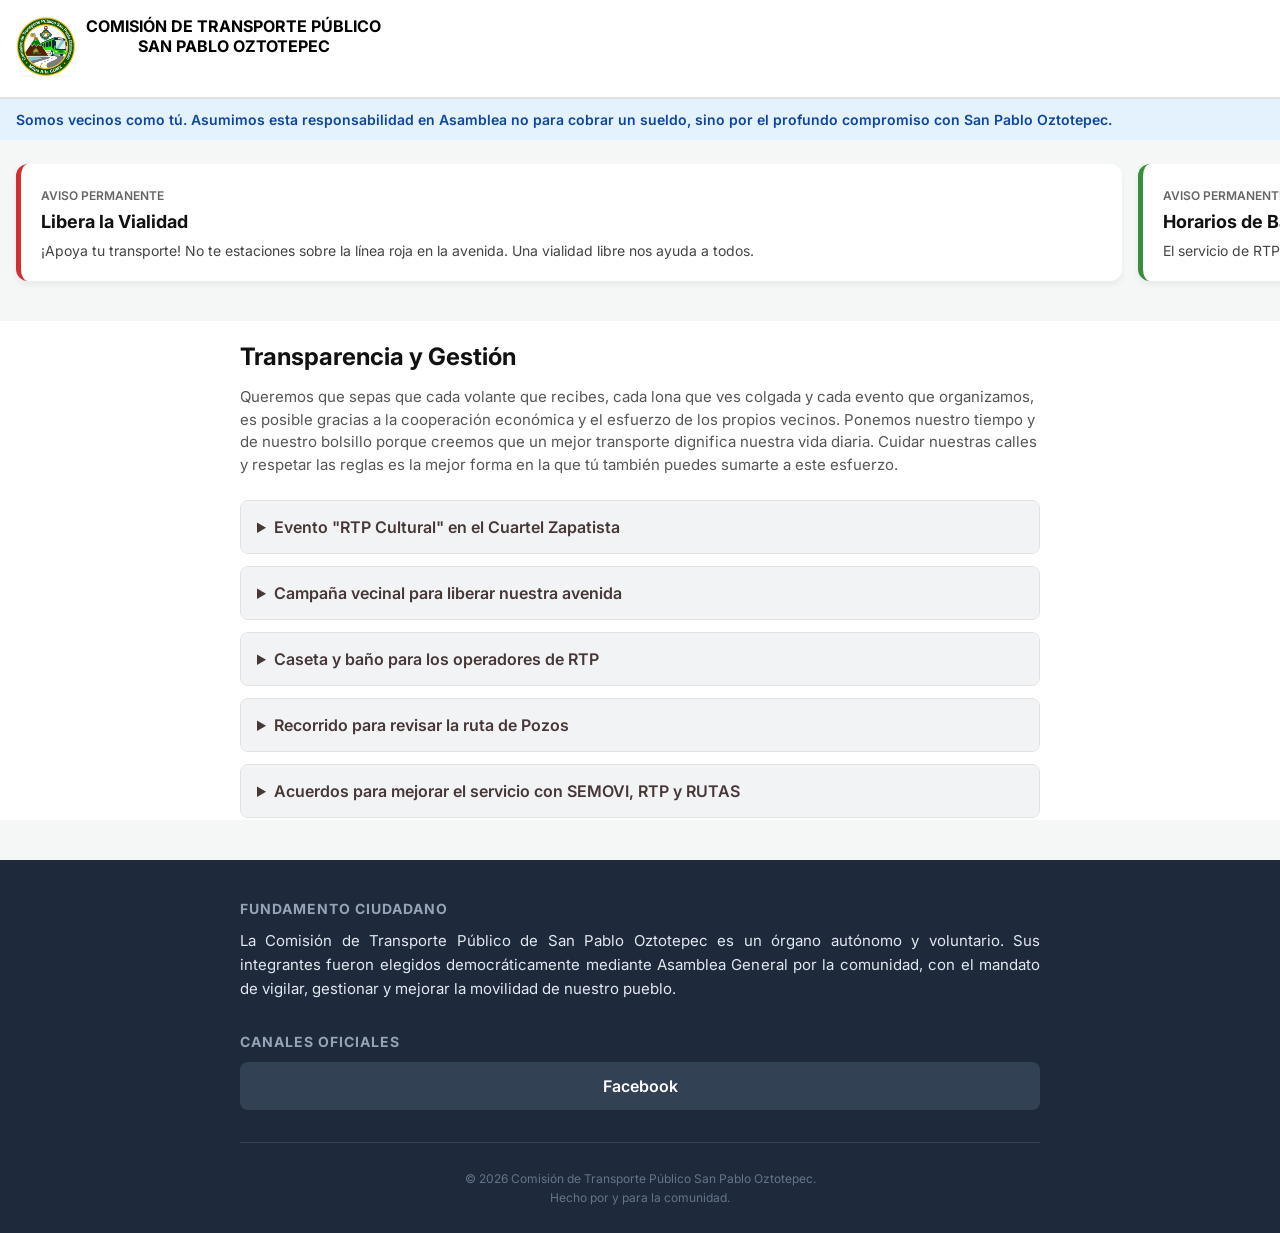
==== index.html @ 0a6f355c "Rename main.html to index.html" ====
<!DOCTYPE html>
<html lang="es"> <!-- Buena práctica: Cambiar a 'es' para español -->
<head>
    <meta charset="UTF-8">
    <meta name="viewport" content="width=device-width, initial-scale=1.0">
    
    <!-- 1. SOLUCIÓN DE TIPOGRAFÍA: Importamos la fuente 'Inter' de Google Fonts -->
    <link rel="preconnect" href="https://fonts.googleapis.com">
    <link rel="preconnect" href="https://fonts.gstatic.com" crossorigin>
    <link href="https://fonts.googleapis.com/css2?family=Inter:wght@400;600;700&display=swap" rel="stylesheet">
    
    <link rel="stylesheet" href="/main.css">
    <title>Comisión de Transporte Público San Pablo Oztotepec</title>
</head>
<body>
    
    <!-- ENCABEZADO -->
    <header class="cabecera-principal">
        <div class="identidad-visual">
            <!-- Quitamos width/height de aquí, eso se controla en main.css -->
            <img src="/assets/logoComision.jpg" alt="Logo de la Comisión de Transporte Público" class="logo">
        </div>
        <div>
            <h1 class="titulo-comision">COMISIÓN DE TRANSPORTE PÚBLICO<br> SAN PABLO OZTOTEPEC</h1>
        </div>
    </header>

    <aside class="aviso-honorario">
            <h3>Somos vecinos como tú. Asumimos esta responsabilidad en Asamblea no para cobrar un sueldo, sino por el profundo compromiso con San Pablo Oztotepec.</h3>
    </aside>

    <!-- CARRUSEL DE AVISOS URGENTES (TEXTO) -->
    <section class="seccion-avisos">
        <h2 class="sr-only">Avisos</h2> <!-- Título para accesibilidad -->
        
        <div class="carrusel-texto-deslizable">
            
            <!-- TARJETA DE AVISO 1 -->
            <!-- <article class="tarjeta-aviso urgente">
                <span class="etiqueta-tiempo">Hoy, 06:30 AM</span>
                <h3>Cierre de Avenida</h3>
                <p>Cierre de la avenida en San Salvador Cuauhtenco. Ruta 100 y 93 dirección Xochimilco saliendo desde Miguel Alemán presentan retrasos.</p>
            </article> -->

            <!-- TARJETA DE AVISO 2 -->
            <!-- TARJETA DE AVISO: VIALIDAD -->
            <article class="tarjeta-aviso urgente">
                <span class="etiqueta-tiempo">Aviso Permanente</span>
                <h3>Libera la Vialidad</h3>
                <p>¡Apoya tu transporte! No te estaciones sobre la línea roja en la avenida. Una vialidad libre nos ayuda a todos.</p>
            </article>

            <!-- TARJETA DE AVISO 3 -->
            <article class="tarjeta-aviso normal">
                <span class="etiqueta-tiempo">Aviso Permanente</span>
                <h3>Horarios de Base RTP</h3>
                <p>El servicio de RTP mantiene salidas aproximadas cada 50 minutos</p>
            </article>

        </div>
    </section>

    <!-- SECCIÓN DE LABORES Y TRANSPARENCIA -->
    <section class="seccion-labores">
        <div class="contenedor-centrado">
            <h2 class="titulo-seccion">Transparencia y Gestión</h2>
            <p class="subtitulo-seccion">Queremos que sepas que cada volante que recibes, cada lona que ves colgada y cada evento que organizamos, es posible gracias a la cooperación económica y el esfuerzo de los propios vecinos.
                 Ponemos nuestro tiempo y de nuestro bolsillo porque creemos que un mejor transporte dignifica nuestra vida diaria. Cuidar nuestras calles y respetar las reglas es la mejor forma en la que
                 tú también puedes sumarte a este esfuerzo.</p>
            
            <!-- CONTENEDOR EN PILA (Stack) -->
            <div class="pila-labores">
                
                <!-- LABOR 1 (LA MÁS NUEVA HASTA ARRIBA) -->
                <details class="tarjeta-labor">
                    <summary>Evento "RTP Cultural" en el Cuartel Zapatista</summary> 
                    <div class="contenido-labor">
                        <p>Nos juntamos en el Cuartel Zapatista junto con la gente de RTP para platicar de frente con los vecinos. Fue un evento para convivir,
                             escuchar sus dudas y recordar que si cuidamos los camiones y nos apoyamos entre todos, el transporte de nuestro pueblo funciona mucho mejor.</p>
                        <!-- Aquí después puedes agregar una <img> del documento o asamblea -->
                    </div>
                </details>

                <details class="tarjeta-labor">
                    <summary>Campaña vecinal para liberar nuestra avenida</summary> 
                    <div class="contenido-labor">
                        <p>Salimos a repartir volantes y colgamos lonas en la avenida principal para pedirle a la comunidad que nos apoye. El mensaje es sencillo: 
                            si evitamos estacionarnos donde está pintado de rojo, los camiones pasan más rápido y todos llegamos más temprano a casa.</p>
                        <!-- Aquí después puedes agregar una <img> del documento o asamblea -->
                    </div>
                </details>

                <details class="tarjeta-labor">
                    <summary>Caseta y baño para los operadores de RTP</summary> 
                    <div class="contenido-labor">
                        <p>Haciendo equipo y organizándonos con los vecinos, logramos poner una caseta y un baño para los operadores de las unidades.
                             Darles un espacio digno a los choferes mejora sus condiciones de trabajo, lo que al final se traduce en un mejor servicio para todos los que usamos la ruta.</p>
                        <!-- Aquí después puedes agregar una <img> del documento o asamblea -->
                    </div>
                </details>

                <!-- LABOR 2 (MÁS ANTIGUA ABAJO) -->
                <details class="tarjeta-labor">
                    <summary>Recorrido para revisar la ruta de Pozos</summary> 
                    <div class="contenido-labor">
                        <p>Caminamos la ruta de Pozos junto con los directivos de RTP para ver con nuestros propios ojos cómo están las calles. 
                            Ubicamos los cuellos de botella en el tráfico y vimos dónde hacen falta señalamientos para que los camiones puedan pasar seguros y 
                            sin contratiempos.</p>
                    </div>
                </details>

                <!-- LABOR 3 -->
                <details class="tarjeta-labor">
                    <summary>Acuerdos para mejorar el servicio con SEMOVI, RTP y RUTAS</summary> 
                    <div class="contenido-labor">
                        <p>Nos sentamos a platicar con los directivos de la Secretaría de 
                            Movilidad, el Módulo 3 de RTP y los representantes de las 
                            Rutas 100 y 81. El objetivo fue muy claro: ponernos de acuerdo,
                            resolver los problemas de las rutas y asegurar un mejor transporte para 
                            todos los vecinos.</p>
                    </div>
                </details>

            </div>
        </div>
    </section>

    <!-- PIE DE PÁGINA INSTITUCIONAL -->
    <footer class="pie-pagina">
        <div class="contenedor-centrado-footer">
            
            <!-- SECCIÓN 1: FUNDAMENTOS -->
            <div class="fundamentos-comision">
                <h3>Fundamento Ciudadano</h3>
                <p>La Comisión de Transporte Público de San Pablo Oztotepec es un órgano autónomo y voluntario. Sus integrantes fueron elegidos democráticamente mediante Asamblea General por la comunidad, con el mandato de vigilar, gestionar y mejorar la movilidad de nuestro pueblo.</p>
            </div>

            <!-- SECCIÓN 2: REDES SOCIALES -->
            <div class="redes-comision">
                <h3>Canales Oficiales</h3>
                <div class="enlaces-redes">
                    <!-- Cambia los href por los links reales de la comisión -->
                    <a href="https://www.facebook.com/profile.php?id=61581237241748" target="_blank" rel="noopener noreferrer" class="boton-red">Facebook</a>
                </div>
            </div>

            <!-- SECCIÓN 3: COPYRIGHT / CIERRE -->
            <div class="cierre-legal">
                <p>&copy; 2026 Comisión de Transporte Público San Pablo Oztotepec.</p>
                <p>Hecho por y para la comunidad.</p>
            </div>

        </div>
    </footer>

    <script src="/main.js"></script>
</body>
</html>
---- main.css ----
/* --- CONFIGURACIÓN GLOBAL --- */
/* Aplicamos la tipografía Inter que agregaste en el HTML */
body {
    font-family: 'Inter', sans-serif;
    margin: 0;
    padding: 0;
    background-color: #f4f7f6; /* Un gris muy claro, menos agresivo que el blanco puro */
    color: #000000;
}

/* --- ESTILOS DEL ENCABEZADO Y AVISO --- */
.cabecera-principal {
    background-color: #ffffff;
    padding: 16px;
    display: flex;
    text-align: center;
    gap: 10px; /* Espacio entre el logo y el texto */
    border-bottom: 2px solid #e0e0e0;
}

.identidad-visual {
    align-items: center;
}

.logo {
    width: 60px; /* Tamaño optimizado para móvil */
    height: auto;
    border-radius: 8px; /* Un toque moderno al logo */
}

.titulo-comision {
    font-size: 16px;
    font-weight: 700;
    margin: 0;
}

.aviso-honorario {
    background-color: #e3f2fd; /* Un azul pastel que transmite institucionalidad/confianza */
    padding: 12px 16px;
    text-align: center;
}

.aviso-honorario h3 {
    margin: 0;
    text-align: justify;
    font-size: 14px;
    font-weight: 600;
    color: #0d47a1;
}

/* --- LA MAGIA DEL CARRUSEL --- */
.seccion-avisos {
    padding: 24px 0; /* Espacio arriba y abajo, sin espacio a los lados para que el scroll llegue al borde de la pantalla */
}

/* Solo para lectores de pantalla, ocultamos visualmente el H2 */
.sr-only {
    position: absolute;
    width: 1px;
    height: 1px;
    padding: 0;
    margin: -1px;
    overflow: hidden;
    clip: rect(0, 0, 0, 0);
    border: 0;
}

/* EL CONTENEDOR FLEXIBLE */
.carrusel-texto-deslizable {
    display: flex; /* Coloca las tarjetas lado a lado */
    overflow-x: auto; /* Permite deslizar horizontalmente */
    gap: 16px; /* Espacio entre tarjetas */
    padding: 0 16px 16px 16px; /* Espaciado interno, agregamos padding abajo para la sombra */
    
    /* El toque Senior: CSS Scroll Snap */
    scroll-snap-type: x mandatory; /* Obliga a encajar en el eje X */
    scroll-behavior: smooth; /* Deslizamiento suave */
    
    /* Ocultar la barra de scroll fea en móviles para un diseño más limpio */
    scrollbar-width: none; /* Firefox */
}
.carrusel-texto-deslizable::-webkit-scrollbar {
    display: none; /* Chrome, Safari, Edge */
}

/* LAS TARJETAS */
.tarjeta-aviso {
    flex: 0 0 85%; /* Evita que la tarjeta se encoja y hace que ocupe el 85% de la pantalla (así el usuario ve que hay otra tarjeta asomándose) */
    scroll-snap-align: center; /* Cuando el usuario suelta el dedo, la tarjeta se centra */
    
    background-color: #ffffff;
    border-radius: 12px;
    padding: 20px;
    box-shadow: 0 4px 6px rgba(0,0,0,0.05); /* Sombra suave para dar profundidad */
    border-left: 5px solid #ccc; /* Un borde izquierdo para indicar el tipo de aviso */
}

/* Variaciones de color para las tarjetas (puedes ajustar los colores) */
.tarjeta-aviso.urgente {
    border-left-color: #d32f2f; /* Rojo para cierres o retrasos */
}
.tarjeta-aviso.info {
    border-left-color: #1976d2; /* Azul para información general */
}
.tarjeta-aviso.normal {
    border-left-color: #388e3c; /* Verde para rutas normales */
}

.etiqueta-tiempo {
    display: inline-block;
    font-size: 12px;
    font-weight: 600;
    color: #666;
    margin-bottom: 8px;
    text-transform: uppercase;
}

.tarjeta-aviso h3 {
    margin: 0 0 8px 0;
    font-size: 18px;
    color: #111;
}

.tarjeta-aviso p {
    margin: 0;
    font-size: 14px;
    line-height: 1.5;
    color: #444;
}

/* --- SECCIÓN DE LABORES --- */
.seccion-labores {
    padding: 2px 16px;
    background-color: #ffffff; /* Fondo blanco para contrastar con el gris del carrusel */
}

.contenedor-centrado {
    max-width: 800px; /* Evita que en computadoras se estire de lado a lado */
    margin: 0 auto; /* Centra el contenedor */
}

.titulo-seccion {
    font-size: 24px;
    color: #111;
    margin-bottom: 8px;
}

.subtitulo-seccion {
    font-size: 15px;
    color: #555;
    margin-bottom: 24px;
    line-height: 1.5;
}

/* --- LA PILA Y LAS TARJETAS --- */
.pila-labores {
    display: flex;
    flex-direction: column; /* Apila los elementos verticalmente */
    gap: 12px; /* Espacio de separación entre cada tarjeta */
}

.tarjeta-labor {
    background-color: #f8f9fa;
    border: 1px solid #e0e0e0;
    border-radius: 8px;
    overflow: hidden; /* Evita que el contenido se desborde visualmente */
}

/* El estilo del título (donde el usuario da clic) */
.tarjeta-labor summary {
    padding: 16px;
    font-weight: 600;
    font-size: 16px;
    color: #483737;
    cursor: pointer; /* Cambia el cursor a una manita */
    background-color: #f1f3f5;
    transition: background-color 0.2s ease;
    /* La flechita viene por defecto en el navegador, pero con un buen padding se ve elegante */
}

/* Efecto al pasar el ratón por encima (Hover) */
/* .tarjeta-labor summary:hover {
    background-color: #e9ecef;
} */

/* El estilo de lo que se despliega */
.contenido-labor {
    padding: 16px;
    border-top: 1px solid #e0e0e0; /* Línea divisoria entre el título y el texto */
    font-size: 15px;
    color: #444;
    line-height: 1.6;
}

/* --- PIE DE PÁGINA (FOOTER) --- */
.pie-pagina {
    background-color: #1e293b; /* Azul muy oscuro/pizarra, da mucha seriedad */
    color: #f8fafc; /* Texto casi blanco para alto contraste */
    padding: 40px 16px 24px 16px;
    margin-top: 40px; /* Separa el footer del contenido de arriba */
}

.contenedor-centrado-footer {
    max-width: 800px;
    margin: 0 auto;
    display: flex;
    flex-direction: column;
    gap: 32px; /* Espacio grande entre las secciones del footer */
}

.fundamentos-comision h3,
.redes-comision h3 {
    color: #94a3b8; /* Un gris azulado claro para los títulos */
    font-size: 14px;
    text-transform: uppercase;
    letter-spacing: 1px; /* Separar las letras da un toque formal */
    margin: 0 0 12px 0;
}

.fundamentos-comision p {
    margin: 0;
    text-align: justify;
    font-size: 15px;
    line-height: 1.6;
    color: #e2e8f0;
}

/* Redes Sociales */
.enlaces-redes {
    display: flex;
    flex-direction: column; /* Botones uno debajo del otro en móvil */
    gap: 12px;
}

.boton-red {
    display: block;
    background-color: #334155; /* Fondo del botón */
    color: #ffffff;
    text-decoration: none;
    text-align: center;
    padding: 14px; /* Área táctil grande */
    border-radius: 8px;
    font-weight: 600;
    font-size: 16px;
    transition: background-color 0.2s ease;
}

.boton-red:hover {
    background-color: #475569;
}

/* Un toque de color para destacar el WhatsApp si lo usan para reportes */
.boton-red.whatsapp {
    background-color: #166534; /* Verde oscuro */
}
.boton-red.whatsapp:hover {
    background-color: #15803d; /* Verde más brillante al pasar el ratón */
}

/* Cierre */
.cierre-legal {
    border-top: 1px solid #334155; /* Línea separadora sutil */
    padding-top: 24px;
    text-align: center;
    font-size: 12px;
    color: #64748b;
}

.cierre-legal p {
    margin: 4px 0;
}
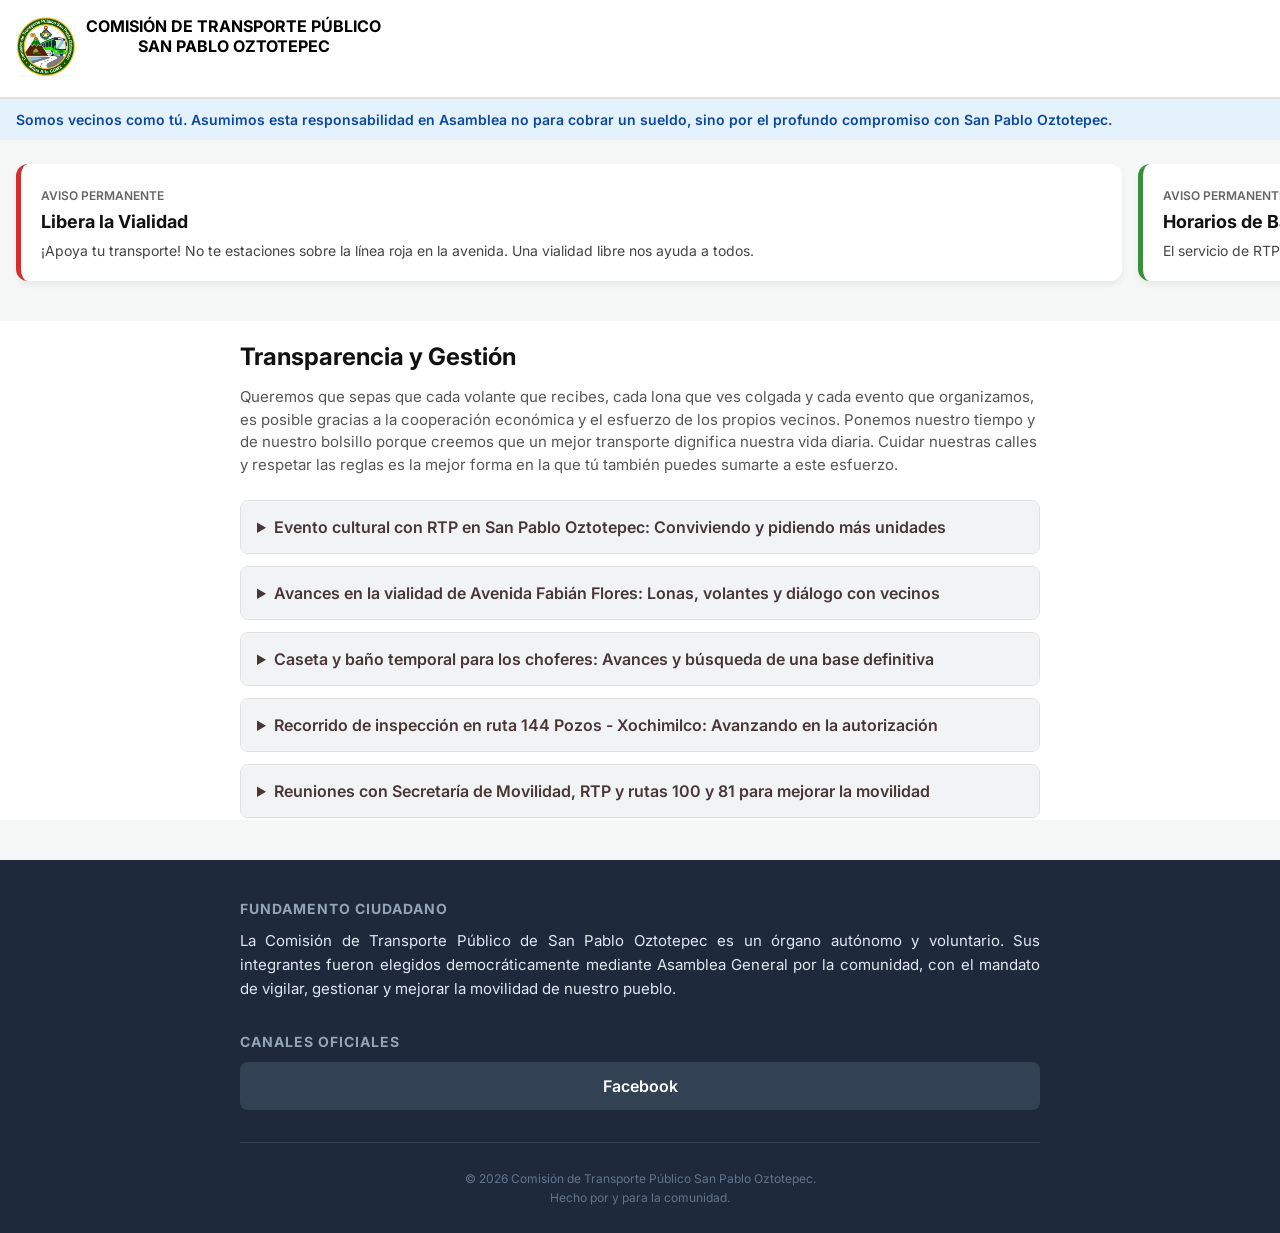
==== commit 60a40ce2: "Cambios en la informacion Transparencia y Gestion" ====
--- a/index.html
+++ b/index.html
@@ -4,12 +4,22 @@
     <meta charset="UTF-8">
     <meta name="viewport" content="width=device-width, initial-scale=1.0">
     
+    <!-- Google tag (gtag.js) -->
+    <script async src="https://www.googletagmanager.com/gtag/js?id=G-HHELG3X94P"></script>
+    <script>
+    window.dataLayer = window.dataLayer || [];
+    function gtag(){dataLayer.push(arguments);}
+    gtag('js', new Date());
+
+    gtag('config', 'G-HHELG3X94P');
+    </script>
+
     <!-- 1. SOLUCIÓN DE TIPOGRAFÍA: Importamos la fuente 'Inter' de Google Fonts -->
     <link rel="preconnect" href="https://fonts.googleapis.com">
     <link rel="preconnect" href="https://fonts.gstatic.com" crossorigin>
     <link href="https://fonts.googleapis.com/css2?family=Inter:wght@400;600;700&display=swap" rel="stylesheet">
     
-    <link rel="stylesheet" href="/main.css">
+    <link rel="stylesheet" href="./main.css">
     <title>Comisión de Transporte Público San Pablo Oztotepec</title>
 </head>
 <body>
@@ -18,7 +28,7 @@
     <header class="cabecera-principal">
         <div class="identidad-visual">
             <!-- Quitamos width/height de aquí, eso se controla en main.css -->
-            <img src="/assets/logoComision.jpg" alt="Logo de la Comisión de Transporte Público" class="logo">
+            <img src="./assets/logoComision.jpg" alt="Logo de la Comisión de Transporte Público" class="logo">
         </div>
         <div>
             <h1 class="titulo-comision">COMISIÓN DE TRANSPORTE PÚBLICO<br> SAN PABLO OZTOTEPEC</h1>
@@ -73,51 +83,56 @@
                 
                 <!-- LABOR 1 (LA MÁS NUEVA HASTA ARRIBA) -->
                 <details class="tarjeta-labor">
-                    <summary>Evento "RTP Cultural" en el Cuartel Zapatista</summary> 
+                    <summary>Evento cultural con RTP en San Pablo Oztotepec: Conviviendo y pidiendo más unidades</summary> 
                     <div class="contenido-labor">
-                        <p>Nos juntamos en el Cuartel Zapatista junto con la gente de RTP para platicar de frente con los vecinos. Fue un evento para convivir,
-                             escuchar sus dudas y recordar que si cuidamos los camiones y nos apoyamos entre todos, el transporte de nuestro pueblo funciona mucho mejor.</p>
+                        <p>El día Sábado  25 de Abril del 2026. Nos juntamos en la explanda del Cuartel Zapatista junto con la gente de RTP para platicar de frente con los vecinos de San Pablo Oztotepec.
+                        A través del programa “Súbete a la Cultura”, por parte de RTP, la Comisión de Transporte Público de nuestra comunidad organizó un bonito evento donde convivimos, aprendimos y nos divertimos juntos. Hubo talleres de lectura,
+                        clase de boxeo, presentación de joyería artesanal, taller de juegos educativos, un taller audiovisual dedicado a Emiliano Zapata y muchas actividades más.
+                        Estuvieron presentes las autoridades de la comunidad, los encargados del Cuartel Zapatista, autoridades del gobierno, y nos acompañó el director general de RTP, el Maestro Daniel Arcos Rodriguez.
+                        Además, le pedimos formalmente su compromiso para aumentar el número de unidades en la ruta 144 San Pablo Oztotepec - Xochimilco (Palmas), porque sabemos que necesitamos más camiones para viajar mejor.
+                        Fue un día para convivir, escuchar las dudas y necesidades de los vecinos, y recordar que si cuidamos los camiones y nos apoyamos entre todos, el transporte de nuestro pueblo funciona mucho mejor.</p>
                         <!-- Aquí después puedes agregar una <img> del documento o asamblea -->
                     </div>
                 </details>
 
                 <details class="tarjeta-labor">
-                    <summary>Campaña vecinal para liberar nuestra avenida</summary> 
+                    <summary>Avances en la vialidad de Avenida Fabián Flores: Lonas, volantes y diálogo con vecinos</summary> 
                     <div class="contenido-labor">
-                        <p>Salimos a repartir volantes y colgamos lonas en la avenida principal para pedirle a la comunidad que nos apoye. El mensaje es sencillo: 
-                            si evitamos estacionarnos donde está pintado de rojo, los camiones pasan más rápido y todos llegamos más temprano a casa.</p>
+                        <p>Durante este año hemos estado trabajando fuerte y reuniéndonos constantemente para mejorar la vialidad en la Avenida Fabián Flores.
+                        Con el permiso y el apoyo de los vecinos, hemos colocado lonas en los puntos más conflictivos para ayudar a liberar la avenida y que el tráfico fluya mejor. También enviamos oficios a la Alcaldía para trabajar de la mano con ellos, aunque todavía seguimos esperando su respuesta.
+                        Además, imprimimos volantes con información clara sobre el tema y los hemos repartido casa por casa y en los recorridos que hacemos por la zona. En cada visita platicamos directamente con los vecinos, escuchamos sus inquietudes, dudas y propuestas para ver cómo podemos avanzar mejor juntos.
+                        Sabemos que este no es un problema que se resuelva en unos cuantos días o semanas, pero seguimos trabajando con constancia. Con el apoyo de todos, sus sugerencias y hasta sus críticas, vamos a lograr que la Avenida Fabián Flores vuelva a ser más libre y cómoda para todos.</p>
                         <!-- Aquí después puedes agregar una <img> del documento o asamblea -->
                     </div>
                 </details>
 
                 <details class="tarjeta-labor">
-                    <summary>Caseta y baño para los operadores de RTP</summary> 
+                    <summary>Caseta y baño temporal para los choferes: Avances y búsqueda de una base definitiva</summary> 
                     <div class="contenido-labor">
-                        <p>Haciendo equipo y organizándonos con los vecinos, logramos poner una caseta y un baño para los operadores de las unidades.
-                             Darles un espacio digno a los choferes mejora sus condiciones de trabajo, lo que al final se traduce en un mejor servicio para todos los que usamos la ruta.</p>
+                        <p>Hemos estado platicando y contactando directamente a los vecinos de la zona para trabajar juntos en este tema. Gracias al apoyo y organización con ellos, logramos instalar una caseta y un baño para los operadores de RTP.
+                        Esto les da un espacio más digno a los choferes mientras viajan y descansan, lo que sin duda ayuda a mejorar el servicio para todos los que usamos la ruta. Sin embargo, esta es solo una solución temporal.
+                        Llevamos varios meses trabajando fuerte en esta necesidad principal. Seguimos buscando un terreno adecuado para poder construir una base definitiva para los camiones de RTP.</p>
                         <!-- Aquí después puedes agregar una <img> del documento o asamblea -->
                     </div>
                 </details>
 
                 <!-- LABOR 2 (MÁS ANTIGUA ABAJO) -->
                 <details class="tarjeta-labor">
-                    <summary>Recorrido para revisar la ruta de Pozos</summary> 
+                    <summary>Recorrido de inspección en ruta 144 Pozos - Xochimilco: Avanzando en la autorización</summary> 
                     <div class="contenido-labor">
-                        <p>Caminamos la ruta de Pozos junto con los directivos de RTP para ver con nuestros propios ojos cómo están las calles. 
-                            Ubicamos los cuellos de botella en el tráfico y vimos dónde hacen falta señalamientos para que los camiones puedan pasar seguros y 
-                            sin contratiempos.</p>
+                        <p>El pasado 7 de noviembre de 2025, realizamos una solicitud formal para la revisión y autorización de la ruta 144 Pozos - Xochimilco (Palmas), así como para la colocación de los discos en esta misma ruta.
+                            Acompañados por directores y encargados de RTP y del Módulo 3, recorrimos completa la ruta de Pozos junto con ellos. Recorrimos las calles para ver con nuestros propios ojos las condiciones reales del camino.
+                            Durante el recorrido identificamos los principales cuellos de botella del tráfico y los puntos donde hacen falta señalamientos y mejoras para que los camiones puedan circular de forma segura, ágil y sin contratiempos.</p>
                     </div>
                 </details>
 
                 <!-- LABOR 3 -->
                 <details class="tarjeta-labor">
-                    <summary>Acuerdos para mejorar el servicio con SEMOVI, RTP y RUTAS</summary> 
+                    <summary>Reuniones con Secretaría de Movilidad, RTP y rutas 100 y 81 para mejorar la movilidad</summary> 
                     <div class="contenido-labor">
-                        <p>Nos sentamos a platicar con los directivos de la Secretaría de 
-                            Movilidad, el Módulo 3 de RTP y los representantes de las 
-                            Rutas 100 y 81. El objetivo fue muy claro: ponernos de acuerdo,
-                            resolver los problemas de las rutas y asegurar un mejor transporte para 
-                            todos los vecinos.</p>
+                        <p>Durante el año pasado tuvimos varias reuniones en distintas fechas con el objetivo de mejorar la movilidad en nuestra zona.
+                            Nos sentamos a platicar de frente con la Secretaría de Movilidad, representantes del Módulo 3 de RTP y los encargados de las rutas 100 y 81.
+                            El objetivo fue muy claro: ponernos de acuerdo, resolver los principales problemas que tienen las rutas y trabajar juntos para ofrecer un mejor servicio de transporte para todos los vecinos.</p>
                     </div>
                 </details>
 
@@ -132,7 +147,8 @@
             <!-- SECCIÓN 1: FUNDAMENTOS -->
             <div class="fundamentos-comision">
                 <h3>Fundamento Ciudadano</h3>
-                <p>La Comisión de Transporte Público de San Pablo Oztotepec es un órgano autónomo y voluntario. Sus integrantes fueron elegidos democráticamente mediante Asamblea General por la comunidad, con el mandato de vigilar, gestionar y mejorar la movilidad de nuestro pueblo.</p>
+                <p>La Comisión de Transporte Público de San Pablo Oztotepec es un órgano autónomo y voluntario.
+                     Sus integrantes fueron elegidos democráticamente mediante Asamblea General por la comunidad, con el mandato de vigilar, gestionar y mejorar la movilidad de nuestro pueblo.</p>
             </div>
 
             <!-- SECCIÓN 2: REDES SOCIALES -->
@@ -153,6 +169,6 @@
         </div>
     </footer>
 
-    <script src="/main.js"></script>
+    <script src="./main.js"></script>
 </body>
 </html>
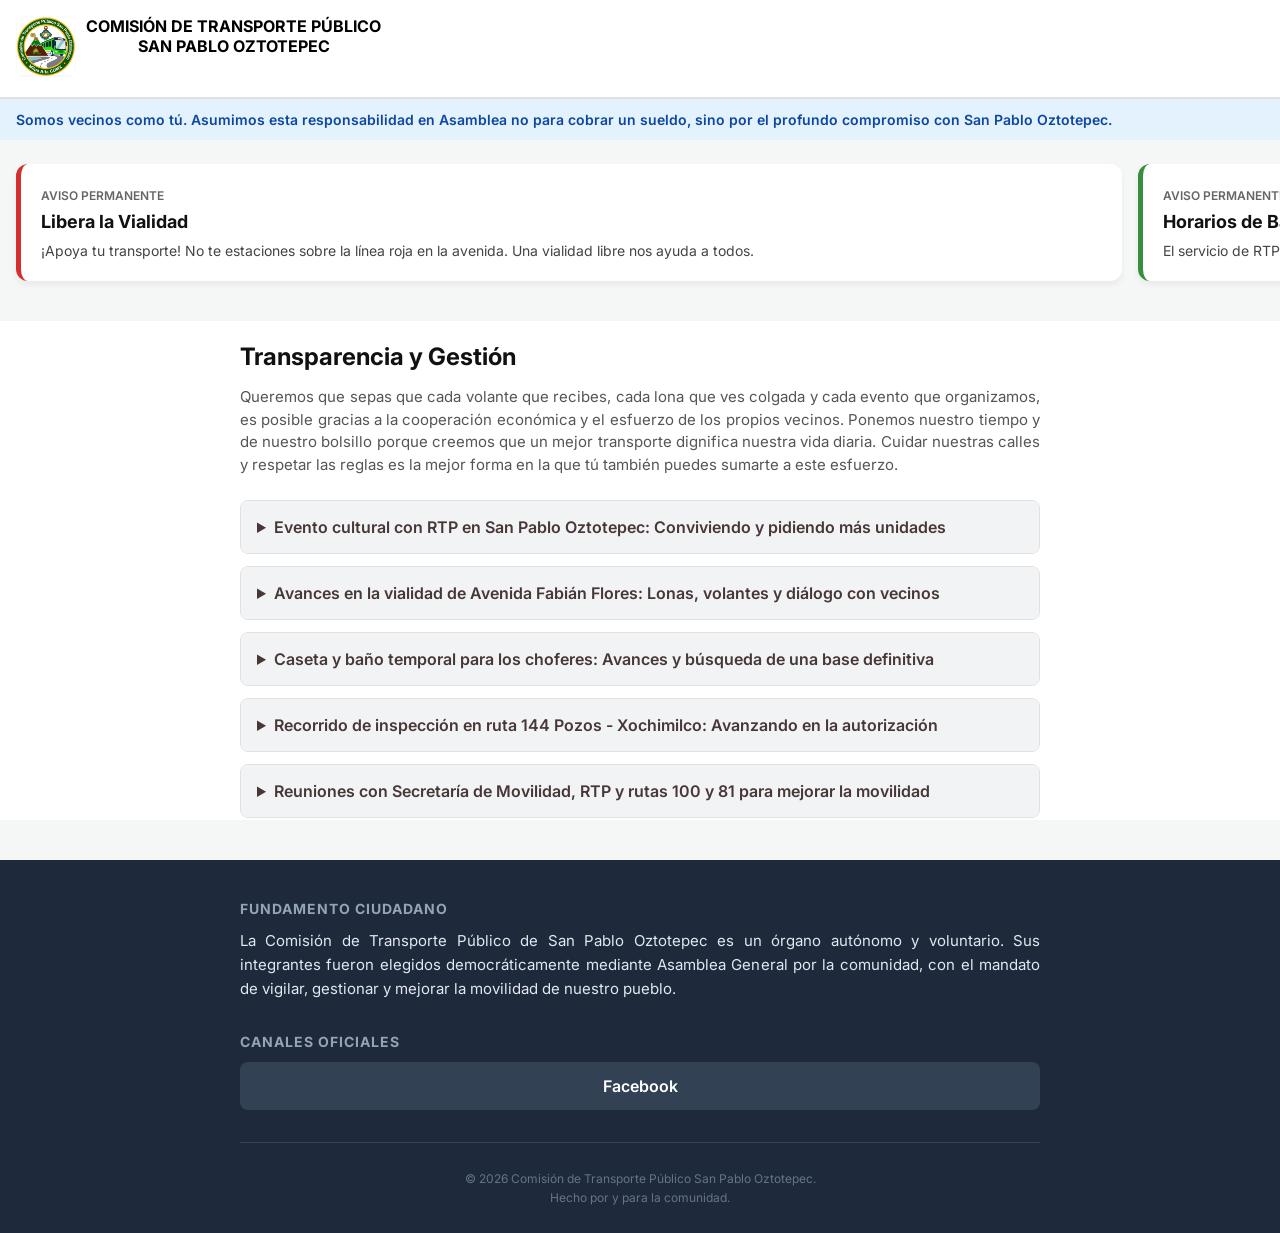
==== commit 6765969d: "Se implementan imagenes a la pagina" ====
--- a/index.html
+++ b/index.html
@@ -92,6 +92,12 @@
                         Además, le pedimos formalmente su compromiso para aumentar el número de unidades en la ruta 144 San Pablo Oztotepec - Xochimilco (Palmas), porque sabemos que necesitamos más camiones para viajar mejor.
                         Fue un día para convivir, escuchar las dudas y necesidades de los vecinos, y recordar que si cuidamos los camiones y nos apoyamos entre todos, el transporte de nuestro pueblo funciona mucho mejor.</p>
                         <!-- Aquí después puedes agregar una <img> del documento o asamblea -->
+                         <picture>
+                            <!-- Aquí estás apuntando a la carpeta "img" y a una foto de la semovi -->
+                            <source srcset="assets/subetealaCultura.webp" type="image/webp">
+                            <!-- Aquí estás apuntando a la carpeta "assets" y a la foto de la cultura -->
+                            <img src="assets/subetealaCultura.jpg" alt="Evento Subete a la cultura con RTP" loading="lazy">
+                        </picture>
                     </div>
                 </details>
 
@@ -103,6 +109,10 @@
                         Además, imprimimos volantes con información clara sobre el tema y los hemos repartido casa por casa y en los recorridos que hacemos por la zona. En cada visita platicamos directamente con los vecinos, escuchamos sus inquietudes, dudas y propuestas para ver cómo podemos avanzar mejor juntos.
                         Sabemos que este no es un problema que se resuelva en unos cuantos días o semanas, pero seguimos trabajando con constancia. Con el apoyo de todos, sus sugerencias y hasta sus críticas, vamos a lograr que la Avenida Fabián Flores vuelva a ser más libre y cómoda para todos.</p>
                         <!-- Aquí después puedes agregar una <img> del documento o asamblea -->
+                         <picture>
+                            <source srcset="assets/lonasvialidad.webp" type="image/webp">
+                            <img src="assets/lonasvialidad.jpg" alt="Recorrido para liberar la vialidad" loading="lazy">
+                        </picture>
                     </div>
                 </details>
 
@@ -113,6 +123,10 @@
                         Esto les da un espacio más digno a los choferes mientras viajan y descansan, lo que sin duda ayuda a mejorar el servicio para todos los que usamos la ruta. Sin embargo, esta es solo una solución temporal.
                         Llevamos varios meses trabajando fuerte en esta necesidad principal. Seguimos buscando un terreno adecuado para poder construir una base definitiva para los camiones de RTP.</p>
                         <!-- Aquí después puedes agregar una <img> del documento o asamblea -->
+                         <picture>
+                            <source srcset="assets/casetartp.webp" type="image/webp">
+                            <img src="assets/casetartp.jpg" alt="Colocacion de caseta y baño" loading="lazy">
+                        </picture>
                     </div>
                 </details>
 
@@ -123,6 +137,11 @@
                         <p>El pasado 7 de noviembre de 2025, realizamos una solicitud formal para la revisión y autorización de la ruta 144 Pozos - Xochimilco (Palmas), así como para la colocación de los discos en esta misma ruta.
                             Acompañados por directores y encargados de RTP y del Módulo 3, recorrimos completa la ruta de Pozos junto con ellos. Recorrimos las calles para ver con nuestros propios ojos las condiciones reales del camino.
                             Durante el recorrido identificamos los principales cuellos de botella del tráfico y los puntos donde hacen falta señalamientos y mejoras para que los camiones puedan circular de forma segura, ágil y sin contratiempos.</p>
+
+                        <picture>
+                            <source srcset="assets/recorridopozos.webp" type="image/webp">
+                            <img src="assets/recorridopozos.jpg" alt="Recorrido ruta 144 por Pozos" loading="lazy">
+                        </picture>
                     </div>
                 </details>
 
@@ -133,6 +152,11 @@
                         <p>Durante el año pasado tuvimos varias reuniones en distintas fechas con el objetivo de mejorar la movilidad en nuestra zona.
                             Nos sentamos a platicar de frente con la Secretaría de Movilidad, representantes del Módulo 3 de RTP y los encargados de las rutas 100 y 81.
                             El objetivo fue muy claro: ponernos de acuerdo, resolver los principales problemas que tienen las rutas y trabajar juntos para ofrecer un mejor servicio de transporte para todos los vecinos.</p>
+                        
+                        <picture>
+                            <source srcset="assets/semovi.webp" type="image/webp">
+                            <img src="assets/semovi.jpg" alt="Reunión con representantes de SEMOVI y RTP" loading="lazy">
+                        </picture>
                     </div>
                 </details>
 
--- a/main.css
+++ b/main.css
@@ -148,6 +148,7 @@
 .subtitulo-seccion {
     font-size: 15px;
     color: #555;
+    text-align: justify;
     margin-bottom: 24px;
     line-height: 1.5;
 }
@@ -157,6 +158,15 @@
     display: flex;
     flex-direction: column; /* Apila los elementos verticalmente */
     gap: 12px; /* Espacio de separación entre cada tarjeta */
+}
+/* Estilos para las imágenes dentro de las tarjetas */
+.contenido-labor picture, 
+.contenido-labor img {
+    display: block; /* Elimina el pequeño espacio en blanco que los navegadores dejan debajo de las imágenes en línea */
+    max-width: 100%; /* Obliga a la imagen a no salirse de la tarjeta */
+    height: auto; /* Mantiene la proporción original para que no se vea estirada o apachurrada */
+    border-radius: 6px; /* (Opcional) Un ligero redondeo para que combine con el border-radius de tu .tarjeta-labor */
+    margin-top: 16px; /* Añade un espacio de respiración entre tu párrafo y la foto del evento */
 }
 
 .tarjeta-labor {
